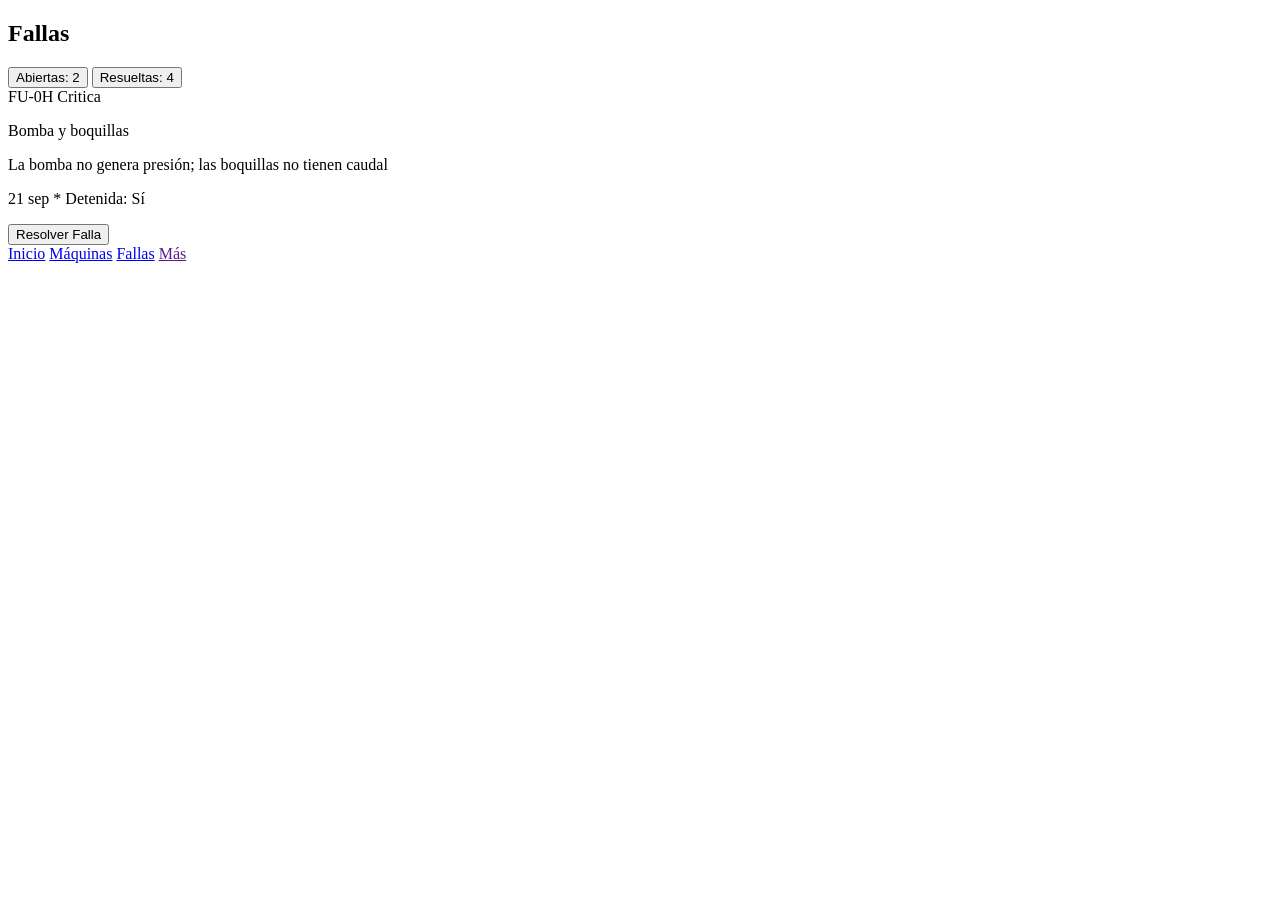
==== pages/fallas.html @ add8a88b "First commit" ====
<!DOCTYPE html>
<html lang="en">
<head>
    <meta charset="UTF-8">
    <meta name="viewport" content="width=device-width, initial-scale=1.0">
    <title>Document</title>
</head>
<body>
    <header>
        <h2>Fallas</h2>
    </header>
    <main>
        <section>
            <button>
                Abiertas: <span>2</span>
            </button>
            <button>
                Resueltas: <span>4</span>
            </button>
        </section>

        <section>
            <div>
                <div>
                    <span>FU-0H</span>
                    <span>Critica</span>
                </div>
                    <p>Bomba y boquillas</p>
                    <p>La bomba no genera presión; las boquillas no tienen caudal</p>
                    <p>21 sep * Detenida: Sí</p>
                </div>
                <button>Resolver Falla</button>
            </div>
        </section>
    </main>

    <nav>
        <a href="/">Inicio</a>
        <a href="./maquinas.html">Máquinas</a>
        <a href="./fallas.html">Fallas</a>
        <a href="">Más</a>
    </nav>
</body>
</html>
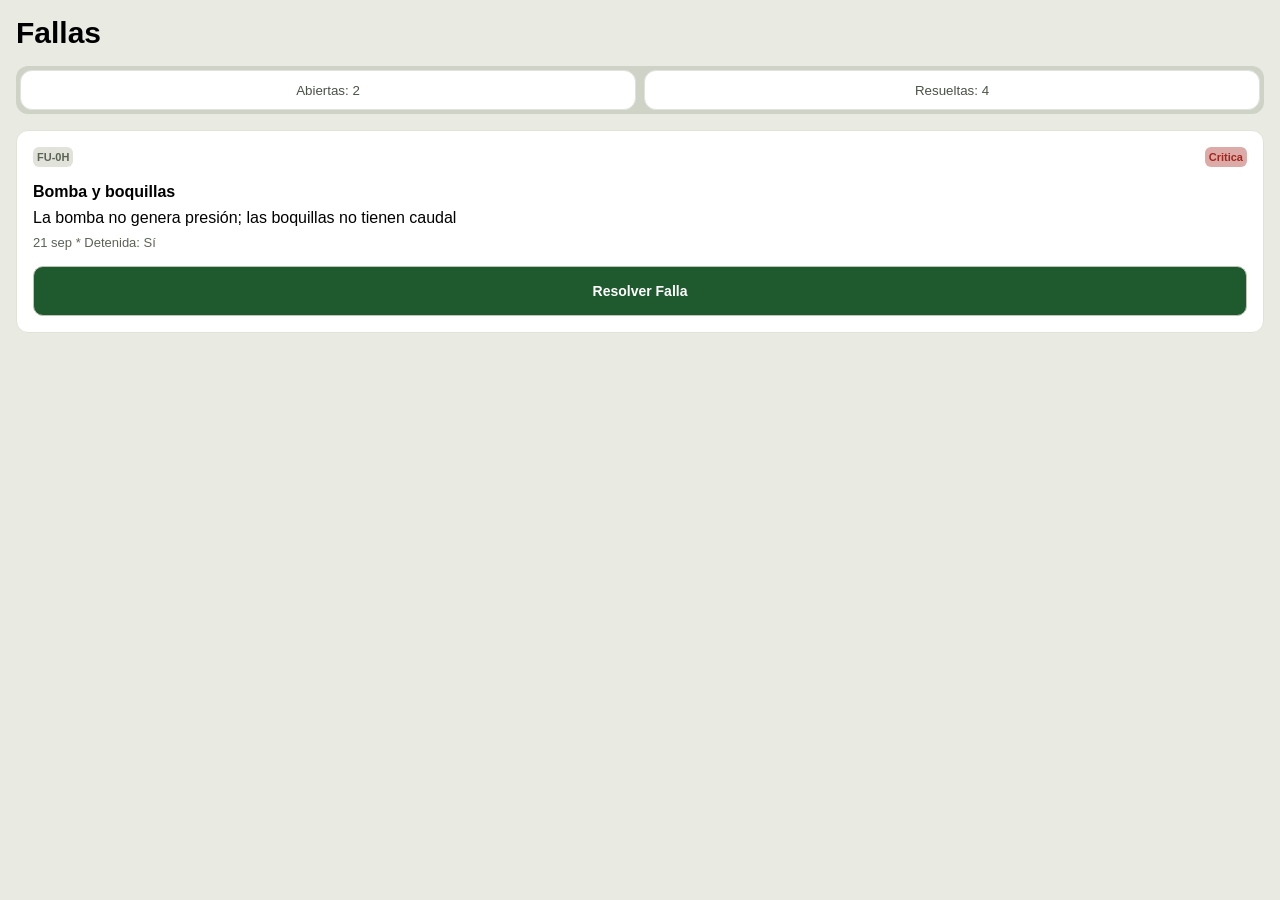
==== commit d3d078a6: "feature/failures-styles" ====
--- a/pages/fallas.html
+++ b/pages/fallas.html
@@ -4,13 +4,18 @@
     <meta charset="UTF-8">
     <meta name="viewport" content="width=device-width, initial-scale=1.0">
     <title>Document</title>
+
+    <link rel="stylesheet" href="../assets/css/components/mobile-navbar.css">
+    <link rel="stylesheet" href="../assets/css/main.css">
+
+    <link rel="stylesheet" href="../assets/css/pages-styles/fallas.css">
 </head>
 <body>
-    <header>
+    <header class="fallas__header-container">
         <h2>Fallas</h2>
     </header>
-    <main>
-        <section>
+    <main class="fallas__main-container">
+        <section class="fallas__main-btn-container">
             <button>
                 Abiertas: <span>2</span>
             </button>
@@ -19,26 +24,39 @@
             </button>
         </section>
 
-        <section>
-            <div>
-                <div>
+        <section class="fallas__main-cards-container">
+            <div class="fallas__main-card">
+                <div class="fallas__main-card-titles">
                     <span>FU-0H</span>
                     <span>Critica</span>
                 </div>
+                <div class="fallas__main-card-info">
                     <p>Bomba y boquillas</p>
-                    <p>La bomba no genera presión; las boquillas no tienen caudal</p>
+                    <p class="fallas__main-card-info-middle">La bomba no genera presión; las boquillas no tienen caudal</p>
                     <p>21 sep * Detenida: Sí</p>
                 </div>
-                <button>Resolver Falla</button>
+                <button class="fallas__main-card-solve-btn">Resolver Falla</button>
             </div>
         </section>
     </main>
 
-    <nav>
-        <a href="/">Inicio</a>
-        <a href="./maquinas.html">Máquinas</a>
-        <a href="./fallas.html">Fallas</a>
-        <a href="">Más</a>
-    </nav>
+    <nav class="mobile-navbar__container">
+            <a class="mobile-navbar__ancord" href="/">
+                <svg xmlns="http://www.w3.org/2000/svg" width="18" height="18" viewBox="0 0 24 24" fill="none"><path fill-rule="evenodd" clip-rule="evenodd" d="M11.093 1.36348C11.6886 1.21502 12.3115 1.21502 12.907 1.36348C13.5836 1.53212 14.188 1.95559 15.0637 2.56921C15.1029 2.59662 15.1425 2.62441 15.1828 2.65258L20.0415 6.05372C20.0729 6.07566 20.1038 6.0973 20.1343 6.11867C20.9195 6.66796 21.4412 7.03291 21.8259 7.51645C22.1656 7.9435 22.42 8.43199 22.575 8.95523C22.7505 9.54767 22.7503 10.1843 22.7501 11.1425C22.75 11.1798 22.75 11.2176 22.75 11.2558V17.2322C22.75 18.0451 22.7501 18.7007 22.7067 19.2316C22.662 19.7782 22.5677 20.2583 22.3413 20.7026C21.9818 21.4082 21.4081 21.9818 20.7025 22.3414C20.2583 22.5677 19.7781 22.6621 19.2315 22.7067C18.7006 22.7501 18.045 22.7501 17.2322 22.7501H16.5738C16.3163 22.7501 16.0799 22.7501 15.8822 22.734C15.669 22.7166 15.4359 22.6767 15.2056 22.5594C14.8763 22.3916 14.6086 22.1239 14.4408 21.7946C14.3234 21.5643 14.2836 21.3311 14.2662 21.118C14.25 20.9203 14.25 20.6838 14.25 20.4263L14.25 16.4002C14.25 15.9678 14.2495 15.6885 14.2321 15.476C14.2154 15.2723 14.1872 15.1968 14.1683 15.1597C14.0964 15.0186 13.9817 14.9038 13.8405 14.8319C13.8034 14.813 13.7279 14.7848 13.5242 14.7681C13.3117 14.7508 13.0325 14.7502 12.6 14.7502H11.4C10.9676 14.7502 10.6884 14.7508 10.4759 14.7681C10.2722 14.7848 10.1966 14.813 10.1595 14.8319C10.0184 14.9038 9.90369 15.0186 9.83179 15.1597C9.81289 15.1968 9.78463 15.2723 9.76799 15.476C9.75062 15.6885 9.75004 15.9678 9.75004 16.4002L9.75004 20.4263C9.75006 20.6838 9.75008 20.9203 9.73392 21.118C9.71651 21.3311 9.67665 21.5643 9.5593 21.7946C9.39152 22.1239 9.12381 22.3916 8.79452 22.5594C8.56422 22.6767 8.33104 22.7166 8.11791 22.734C7.92023 22.7501 7.68375 22.7501 7.42627 22.7501H6.76792C5.95509 22.7501 5.29948 22.7501 4.76857 22.7067C4.22193 22.6621 3.74179 22.5677 3.29758 22.3414C2.59197 21.9818 2.01829 21.4082 1.65877 20.7026C1.43242 20.2583 1.33807 19.7782 1.2934 19.2316C1.25003 18.7007 1.25003 18.045 1.25004 17.2322L1.25004 11.2558C1.25004 11.2176 1.25003 11.1798 1.25002 11.1425C1.24976 10.1843 1.24959 9.54768 1.42511 8.95523C1.58012 8.43199 1.83445 7.9435 2.17421 7.51645C2.55891 7.03292 3.08057 6.66797 3.86571 6.11868C3.89626 6.09731 3.9272 6.07566 3.95855 6.05372L8.81732 2.65258C8.85756 2.62442 8.89722 2.59662 8.93634 2.56921C9.81211 1.95559 10.4165 1.53212 11.093 1.36348ZM12.5442 2.81894C12.1869 2.72987 11.8132 2.72987 11.4558 2.81894C11.0839 2.91166 10.7201 3.15162 9.67751 3.88143L4.81875 7.28257C3.90723 7.92063 3.58036 8.15832 3.34803 8.45034C3.12819 8.72667 2.96362 9.04275 2.86332 9.38131C2.75732 9.7391 2.75004 10.1432 2.75004 11.2558V17.2001C2.75004 18.0526 2.75062 18.6468 2.78842 19.1094C2.8255 19.5633 2.89464 19.8241 2.99528 20.0216C3.21099 20.4449 3.5552 20.7891 3.97856 21.0049C4.17608 21.1055 4.43684 21.1746 4.89072 21.2117C5.35335 21.2495 5.94759 21.2501 6.80004 21.2501H7.40004C7.69244 21.2501 7.86664 21.2495 7.99576 21.239C8.07458 21.2325 8.1077 21.224 8.11658 21.2213C8.16122 21.1978 8.1977 21.1613 8.22122 21.1166C8.22397 21.1078 8.23247 21.0746 8.23891 20.9958C8.24946 20.8667 8.25004 20.6925 8.25004 20.4001L8.25004 16.3713C8.25003 15.9759 8.25001 15.6348 8.27297 15.3539C8.29719 15.0574 8.35068 14.7625 8.49528 14.4787C8.71099 14.0553 9.0552 13.7111 9.47856 13.4954C9.76235 13.3508 10.0573 13.2973 10.3538 13.2731C10.6347 13.2501 10.9758 13.2502 11.3711 13.2502H12.629C13.0243 13.2502 13.3654 13.2501 13.6463 13.2731C13.9428 13.2973 14.2377 13.3508 14.5215 13.4954C14.9449 13.7111 15.2891 14.0553 15.5048 14.4787C15.6494 14.7625 15.7029 15.0574 15.7271 15.3539C15.7501 15.6348 15.7501 15.9759 15.75 16.3712V20.4001C15.75 20.6925 15.7506 20.8667 15.7612 20.9958C15.7676 21.0746 15.7761 21.1078 15.7789 21.1166C15.8024 21.1613 15.8389 21.1978 15.8835 21.2213C15.8924 21.224 15.9255 21.2325 16.0043 21.239C16.1334 21.2495 16.3076 21.2501 16.6 21.2501H17.2C18.0525 21.2501 18.6467 21.2495 19.1094 21.2117C19.5632 21.1746 19.824 21.1055 20.0215 21.0049C20.4449 20.7891 20.7891 20.4449 21.0048 20.0216C21.1054 19.8241 21.1746 19.5633 21.2117 19.1094C21.2495 18.6468 21.25 18.0526 21.25 17.2001V11.2558C21.25 10.1432 21.2428 9.7391 21.1368 9.38131C21.0365 9.04275 20.8719 8.72667 20.652 8.45034C20.4197 8.15832 20.0928 7.92063 19.1813 7.28256L14.3226 3.88143C13.28 3.15162 12.9162 2.91166 12.5442 2.81894ZM15.8809 21.2204L15.8824 21.2209L15.8809 21.2204ZM8.22031 21.1192L8.22087 21.1177L8.22031 21.1192ZM8.11916 21.2204L8.11768 21.2209L8.11916 21.2204Z" fill="currentColor"></path></svg>
+                Inicio
+            </a>
+            <a class="mobile-navbar__ancord" href="./maquinas.html">
+                <svg xmlns="http://www.w3.org/2000/svg" width="18" height="18" viewBox="0 0 24 24" fill="none"><path fill-rule="evenodd" clip-rule="evenodd" d="M18.0909 2.54877C17.5385 2.23946 16.9504 2.20831 16.3288 2.286C15.7383 2.3598 15.02 2.54651 14.1567 2.7709L12.1384 3.2954C11.2755 3.51963 10.557 3.70634 10.0072 3.92891C9.4292 4.16293 8.92943 4.47736 8.60526 5.02195C8.27903 5.56998 8.24664 6.15584 8.32794 6.76777C8.40459 7.34473 8.59805 8.04488 8.82853 8.87901L9.37108 10.8429C9.60161 11.6775 9.79499 12.3775 10.0259 12.9139C10.271 13.4835 10.5985 13.9684 11.1541 14.2795C11.7064 14.5888 12.2945 14.62 12.9162 14.5423C13.5066 14.4685 14.225 14.2818 15.0882 14.0574L17.1066 13.5329C17.9695 13.3086 18.688 13.1219 19.2377 12.8994C19.8157 12.6653 20.3155 12.3509 20.6397 11.8063C20.9659 11.2583 20.9983 10.6724 20.917 10.0605C20.8403 9.48355 20.6469 8.7834 20.4164 7.94926L19.8738 5.98536C19.6433 5.1508 19.4499 4.45076 19.2191 3.91434C18.9739 3.34477 18.6465 2.85989 18.0909 2.54877ZM14.485 4.2354C15.4099 3.99503 16.0331 3.83463 16.5148 3.77442C16.9764 3.71673 17.1974 3.7676 17.358 3.85754C17.5154 3.94567 17.6656 4.09931 17.8413 4.50734C18.0265 4.93768 18.1937 5.53684 18.442 6.43548L18.9564 8.29754C19.2048 9.19641 19.3687 9.79611 19.4301 10.2581C19.4883 10.6968 19.4362 10.8956 19.3508 11.0391C19.2633 11.186 19.1047 11.3349 18.6748 11.509C18.2271 11.6903 17.605 11.8535 16.6798 12.0939L14.76 12.5929C13.835 12.8333 13.2118 12.9937 12.7301 13.0539C12.2685 13.1116 12.0476 13.0607 11.8869 12.9707C11.7296 12.8826 11.5793 12.729 11.4037 12.3209C11.2185 11.8906 11.0512 11.2914 10.8029 10.3928L10.2885 8.53074C10.0402 7.63187 9.87625 7.03217 9.81487 6.57022C9.75658 6.13148 9.80876 5.93269 9.89418 5.78921C9.98164 5.64227 10.1402 5.49334 10.5701 5.31928C11.0179 5.138 11.64 4.97476 12.5651 4.73434L14.485 4.2354Z" fill="currentColor"></path><path fill-rule="evenodd" clip-rule="evenodd" d="M3.2007 4.72469C2.80157 4.61396 2.38823 4.84775 2.27749 5.24688C2.16675 5.64602 2.40054 6.05936 2.79968 6.17009L4.50338 6.64278C4.92898 6.76086 5.24592 7.08236 5.35419 7.47427L7.3055 14.5374C7.23053 14.5521 7.1556 14.5692 7.0808 14.5887C5.10375 15.1025 3.89563 17.0913 4.43836 19.0558C4.97848 21.0108 7.03215 22.1384 9.00137 21.6266C10.7247 21.1788 11.8638 19.6102 11.7683 17.9139L20.1888 15.7256C20.5897 15.6214 20.8303 15.2119 20.7261 14.811C20.6219 14.4101 20.2124 14.1696 19.8115 14.2738L11.3734 16.4667C10.8651 15.4794 9.93146 14.7927 8.86688 14.5562L6.80003 7.07483C6.5469 6.1586 5.82129 5.45177 4.9044 5.19738L3.2007 4.72469ZM7.45809 16.0404C8.66981 15.7255 9.88575 16.4288 10.198 17.5589C10.5076 18.6796 9.82797 19.862 8.62408 20.1748C7.41235 20.4897 6.19641 19.7864 5.8842 18.6563C5.5746 17.5357 6.25419 16.3533 7.45809 16.0404Z" fill="currentColor"></path></svg>
+                Máquinas
+            </a>
+            <a class="mobile-navbar__ancord" href="./fallas.html">
+                <svg xmlns="http://www.w3.org/2000/svg" width="18" height="18" viewBox="0 0 24 24" fill="none"><path d="M12 7.25C12.4142 7.25 12.75 7.58579 12.75 8V13C12.75 13.4142 12.4142 13.75 12 13.75C11.5858 13.75 11.25 13.4142 11.25 13V8C11.25 7.58579 11.5858 7.25 12 7.25Z" fill="currentColor"></path><path d="M12 17C12.5523 17 13 16.5523 13 16C13 15.4477 12.5523 15 12 15C11.4477 15 11 15.4477 11 16C11 16.5523 11.4477 17 12 17Z" fill="currentColor"></path><path fill-rule="evenodd" clip-rule="evenodd" d="M8.2944 4.47643C9.36631 3.11493 10.5018 2.25 12 2.25C13.4981 2.25 14.6336 3.11493 15.7056 4.47643C16.7598 5.81544 17.8769 7.79622 19.3063 10.3305L19.7418 11.1027C20.9234 13.1976 21.8566 14.8523 22.3468 16.1804C22.8478 17.5376 22.9668 18.7699 22.209 19.8569C21.4736 20.9118 20.2466 21.3434 18.6991 21.5471C17.1576 21.75 15.0845 21.75 12.4248 21.75H11.5752C8.91552 21.75 6.84239 21.75 5.30082 21.5471C3.75331 21.3434 2.52637 20.9118 1.79099 19.8569C1.03318 18.7699 1.15218 17.5376 1.65314 16.1804C2.14334 14.8523 3.07658 13.1977 4.25818 11.1027L4.69361 10.3307C6.123 7.79629 7.24019 5.81547 8.2944 4.47643ZM9.47297 5.40432C8.49896 6.64148 7.43704 8.51988 5.96495 11.1299L5.60129 11.7747C4.37507 13.9488 3.50368 15.4986 3.06034 16.6998C2.6227 17.8855 2.68338 18.5141 3.02148 18.9991C3.38202 19.5163 4.05873 19.8706 5.49659 20.0599C6.92858 20.2484 8.9026 20.25 11.6363 20.25H12.3636C15.0974 20.25 17.0714 20.2484 18.5034 20.0599C19.9412 19.8706 20.6179 19.5163 20.9785 18.9991C21.3166 18.5141 21.3773 17.8855 20.9396 16.6998C20.4963 15.4986 19.6249 13.9488 18.3987 11.7747L18.035 11.1299C16.5629 8.51987 15.501 6.64148 14.527 5.40431C13.562 4.17865 12.8126 3.75 12 3.75C11.1874 3.75 10.4379 4.17865 9.47297 5.40432Z" fill="currentColor"></path></svg>
+                Fallas
+            </a>
+            <a class="mobile-navbar__ancord" href="#">
+                <svg xmlns="http://www.w3.org/2000/svg" width="18" height="18" viewBox="0 0 24 24" fill="none"><path d="M3 7H21" stroke="currentColor" stroke-linejoin="round" stroke-width="1.5" stroke-linecap="round"></path><path d="M3 12H21" stroke="currentColor" stroke-linejoin="round" stroke-width="1.5" stroke-linecap="round"></path><path d="M3 17H21" stroke="currentColor" stroke-linejoin="round" stroke-width="1.5" stroke-linecap="round"></path></svg>
+                Más
+            </a>
+        </nav>
 </body>
 </html>
--- a/assets/css/components/mobile-navbar.css
+++ b/assets/css/components/mobile-navbar.css
@@ -0,0 +1,27 @@
+@import url("../variables.css");
+
+.mobile-navbar__container {
+    position: fixed;
+    bottom: 0;
+    left: 0;
+    right: 0;
+    height: 60px;
+    display: flex;
+    justify-content: space-around;
+    align-items: center;
+    background: #fff;
+    border-top: 1px solid #ddd;
+    z-index: 1000;
+    padding-bottom: env(safe-area-inset-bottom);
+}
+
+.mobile-navbar__ancord {
+    display: flex;
+    flex-direction: column;
+    align-items: center;
+    justify-content: center;
+    gap: var(--space-1);
+    color: var(--text-muted);
+    font-size: var(--text-sm);
+    font-weight: 400;
+}
--- a/assets/css/main.css
+++ b/assets/css/main.css
@@ -0,0 +1,24 @@
+@import url("variables.css");
+
+* {
+    margin: 0;
+    padding: 0;
+    box-sizing: border-box;
+    font-family: var(--main-font);
+}
+
+body {
+    background: var(--bg-canvas);
+    padding: var(--space-4);
+    padding-bottom: calc(60px + env(safe-area-inset-bottom));
+}
+
+a {
+    text-decoration: none;
+}
+
+@media (min-width: 768px) {
+    body .mobile-navbar__container {
+        display: none;
+    }
+}
--- a/assets/css/pages-styles/fallas.css
+++ b/assets/css/pages-styles/fallas.css
@@ -0,0 +1,88 @@
+@import url("../variables.css");
+
+.fallas__header-container h2 {
+    font-size: var(--text-h1);
+}
+
+.fallas__main-btn-container {
+    margin: var(--space-4) 0;
+    padding: var(--space-1) var(--space-1);
+    background: var(--border-input);
+    display: grid;
+    grid-template-columns: repeat(2, 1fr);
+    gap: var(--space-2);
+    height: fit-content;
+    border-radius: var(--radius-lg);
+}
+
+.fallas__main-btn-container button {
+    height: 40px;
+    border: 1px solid var(--border);
+    border-radius: var(--radius-lg);
+    cursor: pointer;
+    background: var(--surface);
+    font-weight: 500;
+    color: var(--text-seg);
+}
+
+.fallas__main-card {
+    background: var(--surface);
+    padding: var(--space-4);
+    border: 1px solid var(--border);
+    border-radius: var(--radius-lg);
+}
+
+.fallas__main-card-titles {
+    display: flex;
+    justify-content: space-between;
+}
+
+.fallas__main-card-titles span:first-child {
+    padding: var(--space-1);
+    background: var(--border);
+    color: var(--text-muted);
+    border-radius: var(--radius-xs);
+    font-size: var(--text-overline);
+}
+
+.fallas__main-card-titles span {
+    padding: var(--space-1);
+    border-radius: var(--radius-xs);
+    color: var(--danger);
+    font-size: var(--text-overline);
+    background: #a3261b62;
+    font-weight: bold;
+}
+
+.fallas__main-card-info {
+    display: flex;
+    flex-direction: column;
+    gap: var(--space-2);
+    margin: var(--space-4) 0;
+}
+
+.fallas__main-card-info p:first-child {
+    font-weight: bold;
+    font-size: var(--m-text-input);
+}
+
+.fallas__main-card-info-middle {
+    font-weight: 400;
+}
+
+.fallas__main-card-info p:last-child {
+    font-size: var(--text-sm);
+    color: var(--text-muted);
+}
+
+.fallas__main-card-solve-btn {
+    background: var(--ok-text);
+    font-weight: bold;
+    font-size: var(--text-base);
+    border: 1px solid var(--border-dashed);
+    border-radius: var(--radius-md);
+    color: #fff;
+    width: 100%;
+    height: 50px;
+    outline: none;
+}
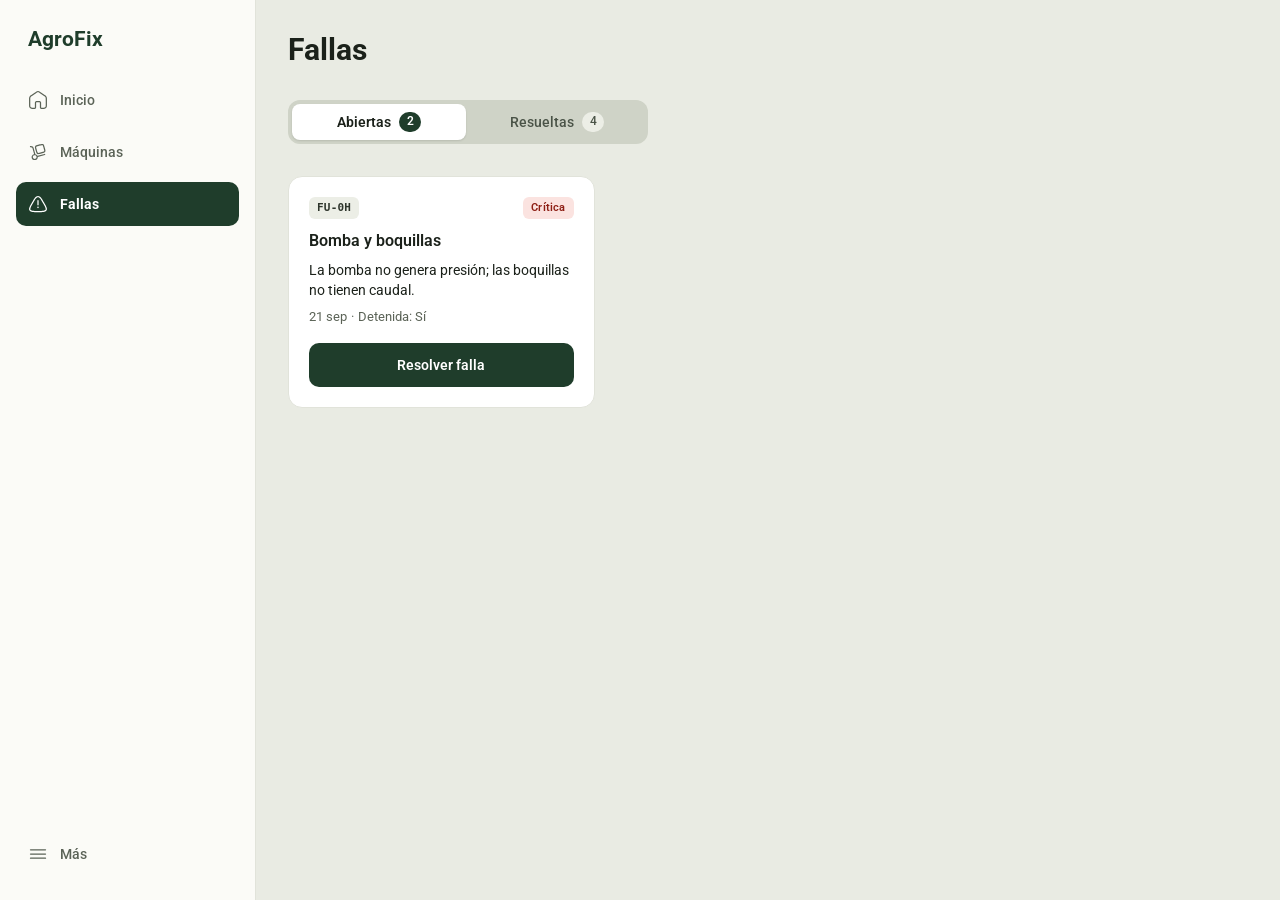
==== commit 86aca68d: "finishing views for functionalities" ====
--- a/pages/fallas.html
+++ b/pages/fallas.html
@@ -1,62 +1,85 @@
 <!DOCTYPE html>
-<html lang="en">
+<html lang="es">
 <head>
     <meta charset="UTF-8">
     <meta name="viewport" content="width=device-width, initial-scale=1.0">
-    <title>Document</title>
+    <meta name="description" content="AgroFix: control de uso, fallas y mantenimiento de maquinaria agrícola.">
+    <title>AgroFix | Fallas</title>
 
-    <link rel="stylesheet" href="../assets/css/components/mobile-navbar.css">
+    <link rel="preconnect" href="https://fonts.googleapis.com">
+    <link rel="preconnect" href="https://fonts.gstatic.com" crossorigin>
+    <link href="https://fonts.googleapis.com/css2?family=Roboto:ital,wght@0,100..900;1,100..900&display=swap" rel="stylesheet">
+
     <link rel="stylesheet" href="../assets/css/main.css">
-
+    <link rel="stylesheet" href="../assets/css/components/navbar.css">
     <link rel="stylesheet" href="../assets/css/pages-styles/fallas.css">
 </head>
 <body>
-    <header class="fallas__header-container">
-        <h2>Fallas</h2>
+    <nav class="navbar" aria-label="Navegación principal">
+        <a class="navbar__brand" href="../index.html">AgroFix</a>
+        <ul class="navbar__list">
+            <li>
+                <a class="navbar__link" href="../index.html">
+                    <svg aria-hidden="true" focusable="false" xmlns="http://www.w3.org/2000/svg" width="18" height="18" viewBox="0 0 24 24" fill="none"><path fill-rule="evenodd" clip-rule="evenodd" d="M11.093 1.36348C11.6886 1.21502 12.3115 1.21502 12.907 1.36348C13.5836 1.53212 14.188 1.95559 15.0637 2.56921C15.1029 2.59662 15.1425 2.62441 15.1828 2.65258L20.0415 6.05372C20.0729 6.07566 20.1038 6.0973 20.1343 6.11867C20.9195 6.66796 21.4412 7.03291 21.8259 7.51645C22.1656 7.9435 22.42 8.43199 22.575 8.95523C22.7505 9.54767 22.7503 10.1843 22.7501 11.1425C22.75 11.1798 22.75 11.2176 22.75 11.2558V17.2322C22.75 18.0451 22.7501 18.7007 22.7067 19.2316C22.662 19.7782 22.5677 20.2583 22.3413 20.7026C21.9818 21.4082 21.4081 21.9818 20.7025 22.3414C20.2583 22.5677 19.7781 22.6621 19.2315 22.7067C18.7006 22.7501 18.045 22.7501 17.2322 22.7501H16.5738C16.3163 22.7501 16.0799 22.7501 15.8822 22.734C15.669 22.7166 15.4359 22.6767 15.2056 22.5594C14.8763 22.3916 14.6086 22.1239 14.4408 21.7946C14.3234 21.5643 14.2836 21.3311 14.2662 21.118C14.25 20.9203 14.25 20.6838 14.25 20.4263L14.25 16.4002C14.25 15.9678 14.2495 15.6885 14.2321 15.476C14.2154 15.2723 14.1872 15.1968 14.1683 15.1597C14.0964 15.0186 13.9817 14.9038 13.8405 14.8319C13.8034 14.813 13.7279 14.7848 13.5242 14.7681C13.3117 14.7508 13.0325 14.7502 12.6 14.7502H11.4C10.9676 14.7502 10.6884 14.7508 10.4759 14.7681C10.2722 14.7848 10.1966 14.813 10.1595 14.8319C10.0184 14.9038 9.90369 15.0186 9.83179 15.1597C9.81289 15.1968 9.78463 15.2723 9.76799 15.476C9.75062 15.6885 9.75004 15.9678 9.75004 16.4002L9.75004 20.4263C9.75006 20.6838 9.75008 20.9203 9.73392 21.118C9.71651 21.3311 9.67665 21.5643 9.5593 21.7946C9.39152 22.1239 9.12381 22.3916 8.79452 22.5594C8.56422 22.6767 8.33104 22.7166 8.11791 22.734C7.92023 22.7501 7.68375 22.7501 7.42627 22.7501H6.76792C5.95509 22.7501 5.29948 22.7501 4.76857 22.7067C4.22193 22.6621 3.74179 22.5677 3.29758 22.3414C2.59197 21.9818 2.01829 21.4082 1.65877 20.7026C1.43242 20.2583 1.33807 19.7782 1.2934 19.2316C1.25003 18.7007 1.25003 18.045 1.25004 17.2322L1.25004 11.2558C1.25004 11.2176 1.25003 11.1798 1.25002 11.1425C1.24976 10.1843 1.24959 9.54768 1.42511 8.95523C1.58012 8.43199 1.83445 7.9435 2.17421 7.51645C2.55891 7.03292 3.08057 6.66797 3.86571 6.11868C3.89626 6.09731 3.9272 6.07566 3.95855 6.05372L8.81732 2.65258C8.85756 2.62442 8.89722 2.59662 8.93634 2.56921C9.81211 1.95559 10.4165 1.53212 11.093 1.36348ZM12.5442 2.81894C12.1869 2.72987 11.8132 2.72987 11.4558 2.81894C11.0839 2.91166 10.7201 3.15162 9.67751 3.88143L4.81875 7.28257C3.90723 7.92063 3.58036 8.15832 3.34803 8.45034C3.12819 8.72667 2.96362 9.04275 2.86332 9.38131C2.75732 9.7391 2.75004 10.1432 2.75004 11.2558V17.2001C2.75004 18.0526 2.75062 18.6468 2.78842 19.1094C2.8255 19.5633 2.89464 19.8241 2.99528 20.0216C3.21099 20.4449 3.5552 20.7891 3.97856 21.0049C4.17608 21.1055 4.43684 21.1746 4.89072 21.2117C5.35335 21.2495 5.94759 21.2501 6.80004 21.2501H7.40004C7.69244 21.2501 7.86664 21.2495 7.99576 21.239C8.07458 21.2325 8.1077 21.224 8.11658 21.2213C8.16122 21.1978 8.1977 21.1613 8.22122 21.1166C8.22397 21.1078 8.23247 21.0746 8.23891 20.9958C8.24946 20.8667 8.25004 20.6925 8.25004 20.4001L8.25004 16.3713C8.25003 15.9759 8.25001 15.6348 8.27297 15.3539C8.29719 15.0574 8.35068 14.7625 8.49528 14.4787C8.71099 14.0553 9.0552 13.7111 9.47856 13.4954C9.76235 13.3508 10.0573 13.2973 10.3538 13.2731C10.6347 13.2501 10.9758 13.2502 11.3711 13.2502H12.629C13.0243 13.2502 13.3654 13.2501 13.6463 13.2731C13.9428 13.2973 14.2377 13.3508 14.5215 13.4954C14.9449 13.7111 15.2891 14.0553 15.5048 14.4787C15.6494 14.7625 15.7029 15.0574 15.7271 15.3539C15.7501 15.6348 15.7501 15.9759 15.75 16.3712V20.4001C15.75 20.6925 15.7506 20.8667 15.7612 20.9958C15.7676 21.0746 15.7761 21.1078 15.7789 21.1166C15.8024 21.1613 15.8389 21.1978 15.8835 21.2213C15.8924 21.224 15.9255 21.2325 16.0043 21.239C16.1334 21.2495 16.3076 21.2501 16.6 21.2501H17.2C18.0525 21.2501 18.6467 21.2495 19.1094 21.2117C19.5632 21.1746 19.824 21.1055 20.0215 21.0049C20.4449 20.7891 20.7891 20.4449 21.0048 20.0216C21.1054 19.8241 21.1746 19.5633 21.2117 19.1094C21.2495 18.6468 21.25 18.0526 21.25 17.2001V11.2558C21.25 10.1432 21.2428 9.7391 21.1368 9.38131C21.0365 9.04275 20.8719 8.72667 20.652 8.45034C20.4197 8.15832 20.0928 7.92063 19.1813 7.28256L14.3226 3.88143C13.28 3.15162 12.9162 2.91166 12.5442 2.81894ZM15.8809 21.2204L15.8824 21.2209L15.8809 21.2204ZM8.22031 21.1192L8.22087 21.1177L8.22031 21.1192ZM8.11916 21.2204L8.11768 21.2209L8.11916 21.2204Z" fill="currentColor"></path></svg>
+                    <span>Inicio</span>
+                </a>
+            </li>
+            <li>
+                <a class="navbar__link" href="./maquinas.html">
+                    <svg aria-hidden="true" focusable="false" xmlns="http://www.w3.org/2000/svg" width="18" height="18" viewBox="0 0 24 24" fill="none"><path fill-rule="evenodd" clip-rule="evenodd" d="M18.0909 2.54877C17.5385 2.23946 16.9504 2.20831 16.3288 2.286C15.7383 2.3598 15.02 2.54651 14.1567 2.7709L12.1384 3.2954C11.2755 3.51963 10.557 3.70634 10.0072 3.92891C9.4292 4.16293 8.92943 4.47736 8.60526 5.02195C8.27903 5.56998 8.24664 6.15584 8.32794 6.76777C8.40459 7.34473 8.59805 8.04488 8.82853 8.87901L9.37108 10.8429C9.60161 11.6775 9.79499 12.3775 10.0259 12.9139C10.271 13.4835 10.5985 13.9684 11.1541 14.2795C11.7064 14.5888 12.2945 14.62 12.9162 14.5423C13.5066 14.4685 14.225 14.2818 15.0882 14.0574L17.1066 13.5329C17.9695 13.3086 18.688 13.1219 19.2377 12.8994C19.8157 12.6653 20.3155 12.3509 20.6397 11.8063C20.9659 11.2583 20.9983 10.6724 20.917 10.0605C20.8403 9.48355 20.6469 8.7834 20.4164 7.94926L19.8738 5.98536C19.6433 5.1508 19.4499 4.45076 19.2191 3.91434C18.9739 3.34477 18.6465 2.85989 18.0909 2.54877ZM14.485 4.2354C15.4099 3.99503 16.0331 3.83463 16.5148 3.77442C16.9764 3.71673 17.1974 3.7676 17.358 3.85754C17.5154 3.94567 17.6656 4.09931 17.8413 4.50734C18.0265 4.93768 18.1937 5.53684 18.442 6.43548L18.9564 8.29754C19.2048 9.19641 19.3687 9.79611 19.4301 10.2581C19.4883 10.6968 19.4362 10.8956 19.3508 11.0391C19.2633 11.186 19.1047 11.3349 18.6748 11.509C18.2271 11.6903 17.605 11.8535 16.6798 12.0939L14.76 12.5929C13.835 12.8333 13.2118 12.9937 12.7301 13.0539C12.2685 13.1116 12.0476 13.0607 11.8869 12.9707C11.7296 12.8826 11.5793 12.729 11.4037 12.3209C11.2185 11.8906 11.0512 11.2914 10.8029 10.3928L10.2885 8.53074C10.0402 7.63187 9.87625 7.03217 9.81487 6.57022C9.75658 6.13148 9.80876 5.93269 9.89418 5.78921C9.98164 5.64227 10.1402 5.49334 10.5701 5.31928C11.0179 5.138 11.64 4.97476 12.5651 4.73434L14.485 4.2354Z" fill="currentColor"></path><path fill-rule="evenodd" clip-rule="evenodd" d="M3.2007 4.72469C2.80157 4.61396 2.38823 4.84775 2.27749 5.24688C2.16675 5.64602 2.40054 6.05936 2.79968 6.17009L4.50338 6.64278C4.92898 6.76086 5.24592 7.08236 5.35419 7.47427L7.3055 14.5374C7.23053 14.5521 7.1556 14.5692 7.0808 14.5887C5.10375 15.1025 3.89563 17.0913 4.43836 19.0558C4.97848 21.0108 7.03215 22.1384 9.00137 21.6266C10.7247 21.1788 11.8638 19.6102 11.7683 17.9139L20.1888 15.7256C20.5897 15.6214 20.8303 15.2119 20.7261 14.811C20.6219 14.4101 20.2124 14.1696 19.8115 14.2738L11.3734 16.4667C10.8651 15.4794 9.93146 14.7927 8.86688 14.5562L6.80003 7.07483C6.5469 6.1586 5.82129 5.45177 4.9044 5.19738L3.2007 4.72469ZM7.45809 16.0404C8.66981 15.7255 9.88575 16.4288 10.198 17.5589C10.5076 18.6796 9.82797 19.862 8.62408 20.1748C7.41235 20.4897 6.19641 19.7864 5.8842 18.6563C5.5746 17.5357 6.25419 16.3533 7.45809 16.0404Z" fill="currentColor"></path></svg>
+                    <span>Máquinas</span>
+                </a>
+            </li>
+            <li>
+                <a class="navbar__link" href="./fallas.html" aria-current="page">
+                    <svg aria-hidden="true" focusable="false" xmlns="http://www.w3.org/2000/svg" width="18" height="18" viewBox="0 0 24 24" fill="none"><path d="M12 7.25C12.4142 7.25 12.75 7.58579 12.75 8V13C12.75 13.4142 12.4142 13.75 12 13.75C11.5858 13.75 11.25 13.4142 11.25 13V8C11.25 7.58579 11.5858 7.25 12 7.25Z" fill="currentColor"></path><path d="M12 17C12.5523 17 13 16.5523 13 16C13 15.4477 12.5523 15 12 15C11.4477 15 11 15.4477 11 16C11 16.5523 11.4477 17 12 17Z" fill="currentColor"></path><path fill-rule="evenodd" clip-rule="evenodd" d="M8.2944 4.47643C9.36631 3.11493 10.5018 2.25 12 2.25C13.4981 2.25 14.6336 3.11493 15.7056 4.47643C16.7598 5.81544 17.8769 7.79622 19.3063 10.3305L19.7418 11.1027C20.9234 13.1976 21.8566 14.8523 22.3468 16.1804C22.8478 17.5376 22.9668 18.7699 22.209 19.8569C21.4736 20.9118 20.2466 21.3434 18.6991 21.5471C17.1576 21.75 15.0845 21.75 12.4248 21.75H11.5752C8.91552 21.75 6.84239 21.75 5.30082 21.5471C3.75331 21.3434 2.52637 20.9118 1.79099 19.8569C1.03318 18.7699 1.15218 17.5376 1.65314 16.1804C2.14334 14.8523 3.07658 13.1977 4.25818 11.1027L4.69361 10.3307C6.123 7.79629 7.24019 5.81547 8.2944 4.47643ZM9.47297 5.40432C8.49896 6.64148 7.43704 8.51988 5.96495 11.1299L5.60129 11.7747C4.37507 13.9488 3.50368 15.4986 3.06034 16.6998C2.6227 17.8855 2.68338 18.5141 3.02148 18.9991C3.38202 19.5163 4.05873 19.8706 5.49659 20.0599C6.92858 20.2484 8.9026 20.25 11.6363 20.25H12.3636C15.0974 20.25 17.0714 20.2484 18.5034 20.0599C19.9412 19.8706 20.6179 19.5163 20.9785 18.9991C21.3166 18.5141 21.3773 17.8855 20.9396 16.6998C20.4963 15.4986 19.6249 13.9488 18.3987 11.7747L18.035 11.1299C16.5629 8.51987 15.501 6.64148 14.527 5.40431C13.562 4.17865 12.8126 3.75 12 3.75C11.1874 3.75 10.4379 4.17865 9.47297 5.40432Z" fill="currentColor"></path></svg>
+                    <span>Fallas</span>
+                </a>
+            </li>
+            <li>
+                <a class="navbar__link" href="#">
+                    <svg aria-hidden="true" focusable="false" xmlns="http://www.w3.org/2000/svg" width="18" height="18" viewBox="0 0 24 24" fill="none"><path d="M3 7H21" stroke="currentColor" stroke-linejoin="round" stroke-width="1.5" stroke-linecap="round"></path><path d="M3 12H21" stroke="currentColor" stroke-linejoin="round" stroke-width="1.5" stroke-linecap="round"></path><path d="M3 17H21" stroke="currentColor" stroke-linejoin="round" stroke-width="1.5" stroke-linecap="round"></path></svg>
+                    <span>Más</span>
+                </a>
+            </li>
+        </ul>
+    </nav>
+
+    <header class="page-header">
+        <h1 class="page-header__title">Fallas</h1>
     </header>
-    <main class="fallas__main-container">
-        <section class="fallas__main-btn-container">
-            <button>
-                Abiertas: <span>2</span>
+
+    <main class="page-main">
+        <div class="segmented" role="group" aria-label="Filtrar fallas por estado">
+            <button class="segmented__btn" type="button" aria-pressed="true">
+                Abiertas <span class="segmented__count">2</span>
             </button>
-            <button>
-                Resueltas: <span>4</span>
+            <button class="segmented__btn" type="button" aria-pressed="false">
+                Resueltas <span class="segmented__count">4</span>
             </button>
-        </section>
+        </div>
 
-        <section class="fallas__main-cards-container">
-            <div class="fallas__main-card">
-                <div class="fallas__main-card-titles">
-                    <span>FU-0H</span>
-                    <span>Critica</span>
-                </div>
-                <div class="fallas__main-card-info">
-                    <p>Bomba y boquillas</p>
-                    <p class="fallas__main-card-info-middle">La bomba no genera presión; las boquillas no tienen caudal</p>
-                    <p>21 sep * Detenida: Sí</p>
-                </div>
-                <button class="fallas__main-card-solve-btn">Resolver Falla</button>
-            </div>
+        <section class="fallas__list-section" aria-labelledby="fallas-list-title">
+            <h2 id="fallas-list-title" class="visually-hidden">Fallas abiertas</h2>
+            <ul class="card-grid">
+                <li>
+                    <article class="card">
+                        <header class="card__header">
+                            <span class="badge badge--code">FU-0H</span>
+                            <span class="badge badge--danger">Crítica</span>
+                        </header>
+                        <h3 class="card__title">Bomba y boquillas</h3>
+                        <p class="card__text fallas__card-description">La bomba no genera presión; las boquillas no tienen caudal.</p>
+                        <p class="fallas__card-meta">
+                            <time datetime="09-21">21 sep</time>
+                            <span aria-hidden="true">·</span>
+                            Detenida: Sí
+                        </p>
+                        <a class="btn btn--primary fallas__card-btn" href="./resolver-falla.html?id=1">Resolver falla</a>
+                    </article>
+                </li>
+            </ul>
         </section>
     </main>
-
-    <nav class="mobile-navbar__container">
-            <a class="mobile-navbar__ancord" href="/">
-                <svg xmlns="http://www.w3.org/2000/svg" width="18" height="18" viewBox="0 0 24 24" fill="none"><path fill-rule="evenodd" clip-rule="evenodd" d="M11.093 1.36348C11.6886 1.21502 12.3115 1.21502 12.907 1.36348C13.5836 1.53212 14.188 1.95559 15.0637 2.56921C15.1029 2.59662 15.1425 2.62441 15.1828 2.65258L20.0415 6.05372C20.0729 6.07566 20.1038 6.0973 20.1343 6.11867C20.9195 6.66796 21.4412 7.03291 21.8259 7.51645C22.1656 7.9435 22.42 8.43199 22.575 8.95523C22.7505 9.54767 22.7503 10.1843 22.7501 11.1425C22.75 11.1798 22.75 11.2176 22.75 11.2558V17.2322C22.75 18.0451 22.7501 18.7007 22.7067 19.2316C22.662 19.7782 22.5677 20.2583 22.3413 20.7026C21.9818 21.4082 21.4081 21.9818 20.7025 22.3414C20.2583 22.5677 19.7781 22.6621 19.2315 22.7067C18.7006 22.7501 18.045 22.7501 17.2322 22.7501H16.5738C16.3163 22.7501 16.0799 22.7501 15.8822 22.734C15.669 22.7166 15.4359 22.6767 15.2056 22.5594C14.8763 22.3916 14.6086 22.1239 14.4408 21.7946C14.3234 21.5643 14.2836 21.3311 14.2662 21.118C14.25 20.9203 14.25 20.6838 14.25 20.4263L14.25 16.4002C14.25 15.9678 14.2495 15.6885 14.2321 15.476C14.2154 15.2723 14.1872 15.1968 14.1683 15.1597C14.0964 15.0186 13.9817 14.9038 13.8405 14.8319C13.8034 14.813 13.7279 14.7848 13.5242 14.7681C13.3117 14.7508 13.0325 14.7502 12.6 14.7502H11.4C10.9676 14.7502 10.6884 14.7508 10.4759 14.7681C10.2722 14.7848 10.1966 14.813 10.1595 14.8319C10.0184 14.9038 9.90369 15.0186 9.83179 15.1597C9.81289 15.1968 9.78463 15.2723 9.76799 15.476C9.75062 15.6885 9.75004 15.9678 9.75004 16.4002L9.75004 20.4263C9.75006 20.6838 9.75008 20.9203 9.73392 21.118C9.71651 21.3311 9.67665 21.5643 9.5593 21.7946C9.39152 22.1239 9.12381 22.3916 8.79452 22.5594C8.56422 22.6767 8.33104 22.7166 8.11791 22.734C7.92023 22.7501 7.68375 22.7501 7.42627 22.7501H6.76792C5.95509 22.7501 5.29948 22.7501 4.76857 22.7067C4.22193 22.6621 3.74179 22.5677 3.29758 22.3414C2.59197 21.9818 2.01829 21.4082 1.65877 20.7026C1.43242 20.2583 1.33807 19.7782 1.2934 19.2316C1.25003 18.7007 1.25003 18.045 1.25004 17.2322L1.25004 11.2558C1.25004 11.2176 1.25003 11.1798 1.25002 11.1425C1.24976 10.1843 1.24959 9.54768 1.42511 8.95523C1.58012 8.43199 1.83445 7.9435 2.17421 7.51645C2.55891 7.03292 3.08057 6.66797 3.86571 6.11868C3.89626 6.09731 3.9272 6.07566 3.95855 6.05372L8.81732 2.65258C8.85756 2.62442 8.89722 2.59662 8.93634 2.56921C9.81211 1.95559 10.4165 1.53212 11.093 1.36348ZM12.5442 2.81894C12.1869 2.72987 11.8132 2.72987 11.4558 2.81894C11.0839 2.91166 10.7201 3.15162 9.67751 3.88143L4.81875 7.28257C3.90723 7.92063 3.58036 8.15832 3.34803 8.45034C3.12819 8.72667 2.96362 9.04275 2.86332 9.38131C2.75732 9.7391 2.75004 10.1432 2.75004 11.2558V17.2001C2.75004 18.0526 2.75062 18.6468 2.78842 19.1094C2.8255 19.5633 2.89464 19.8241 2.99528 20.0216C3.21099 20.4449 3.5552 20.7891 3.97856 21.0049C4.17608 21.1055 4.43684 21.1746 4.89072 21.2117C5.35335 21.2495 5.94759 21.2501 6.80004 21.2501H7.40004C7.69244 21.2501 7.86664 21.2495 7.99576 21.239C8.07458 21.2325 8.1077 21.224 8.11658 21.2213C8.16122 21.1978 8.1977 21.1613 8.22122 21.1166C8.22397 21.1078 8.23247 21.0746 8.23891 20.9958C8.24946 20.8667 8.25004 20.6925 8.25004 20.4001L8.25004 16.3713C8.25003 15.9759 8.25001 15.6348 8.27297 15.3539C8.29719 15.0574 8.35068 14.7625 8.49528 14.4787C8.71099 14.0553 9.0552 13.7111 9.47856 13.4954C9.76235 13.3508 10.0573 13.2973 10.3538 13.2731C10.6347 13.2501 10.9758 13.2502 11.3711 13.2502H12.629C13.0243 13.2502 13.3654 13.2501 13.6463 13.2731C13.9428 13.2973 14.2377 13.3508 14.5215 13.4954C14.9449 13.7111 15.2891 14.0553 15.5048 14.4787C15.6494 14.7625 15.7029 15.0574 15.7271 15.3539C15.7501 15.6348 15.7501 15.9759 15.75 16.3712V20.4001C15.75 20.6925 15.7506 20.8667 15.7612 20.9958C15.7676 21.0746 15.7761 21.1078 15.7789 21.1166C15.8024 21.1613 15.8389 21.1978 15.8835 21.2213C15.8924 21.224 15.9255 21.2325 16.0043 21.239C16.1334 21.2495 16.3076 21.2501 16.6 21.2501H17.2C18.0525 21.2501 18.6467 21.2495 19.1094 21.2117C19.5632 21.1746 19.824 21.1055 20.0215 21.0049C20.4449 20.7891 20.7891 20.4449 21.0048 20.0216C21.1054 19.8241 21.1746 19.5633 21.2117 19.1094C21.2495 18.6468 21.25 18.0526 21.25 17.2001V11.2558C21.25 10.1432 21.2428 9.7391 21.1368 9.38131C21.0365 9.04275 20.8719 8.72667 20.652 8.45034C20.4197 8.15832 20.0928 7.92063 19.1813 7.28256L14.3226 3.88143C13.28 3.15162 12.9162 2.91166 12.5442 2.81894ZM15.8809 21.2204L15.8824 21.2209L15.8809 21.2204ZM8.22031 21.1192L8.22087 21.1177L8.22031 21.1192ZM8.11916 21.2204L8.11768 21.2209L8.11916 21.2204Z" fill="currentColor"></path></svg>
-                Inicio
-            </a>
-            <a class="mobile-navbar__ancord" href="./maquinas.html">
-                <svg xmlns="http://www.w3.org/2000/svg" width="18" height="18" viewBox="0 0 24 24" fill="none"><path fill-rule="evenodd" clip-rule="evenodd" d="M18.0909 2.54877C17.5385 2.23946 16.9504 2.20831 16.3288 2.286C15.7383 2.3598 15.02 2.54651 14.1567 2.7709L12.1384 3.2954C11.2755 3.51963 10.557 3.70634 10.0072 3.92891C9.4292 4.16293 8.92943 4.47736 8.60526 5.02195C8.27903 5.56998 8.24664 6.15584 8.32794 6.76777C8.40459 7.34473 8.59805 8.04488 8.82853 8.87901L9.37108 10.8429C9.60161 11.6775 9.79499 12.3775 10.0259 12.9139C10.271 13.4835 10.5985 13.9684 11.1541 14.2795C11.7064 14.5888 12.2945 14.62 12.9162 14.5423C13.5066 14.4685 14.225 14.2818 15.0882 14.0574L17.1066 13.5329C17.9695 13.3086 18.688 13.1219 19.2377 12.8994C19.8157 12.6653 20.3155 12.3509 20.6397 11.8063C20.9659 11.2583 20.9983 10.6724 20.917 10.0605C20.8403 9.48355 20.6469 8.7834 20.4164 7.94926L19.8738 5.98536C19.6433 5.1508 19.4499 4.45076 19.2191 3.91434C18.9739 3.34477 18.6465 2.85989 18.0909 2.54877ZM14.485 4.2354C15.4099 3.99503 16.0331 3.83463 16.5148 3.77442C16.9764 3.71673 17.1974 3.7676 17.358 3.85754C17.5154 3.94567 17.6656 4.09931 17.8413 4.50734C18.0265 4.93768 18.1937 5.53684 18.442 6.43548L18.9564 8.29754C19.2048 9.19641 19.3687 9.79611 19.4301 10.2581C19.4883 10.6968 19.4362 10.8956 19.3508 11.0391C19.2633 11.186 19.1047 11.3349 18.6748 11.509C18.2271 11.6903 17.605 11.8535 16.6798 12.0939L14.76 12.5929C13.835 12.8333 13.2118 12.9937 12.7301 13.0539C12.2685 13.1116 12.0476 13.0607 11.8869 12.9707C11.7296 12.8826 11.5793 12.729 11.4037 12.3209C11.2185 11.8906 11.0512 11.2914 10.8029 10.3928L10.2885 8.53074C10.0402 7.63187 9.87625 7.03217 9.81487 6.57022C9.75658 6.13148 9.80876 5.93269 9.89418 5.78921C9.98164 5.64227 10.1402 5.49334 10.5701 5.31928C11.0179 5.138 11.64 4.97476 12.5651 4.73434L14.485 4.2354Z" fill="currentColor"></path><path fill-rule="evenodd" clip-rule="evenodd" d="M3.2007 4.72469C2.80157 4.61396 2.38823 4.84775 2.27749 5.24688C2.16675 5.64602 2.40054 6.05936 2.79968 6.17009L4.50338 6.64278C4.92898 6.76086 5.24592 7.08236 5.35419 7.47427L7.3055 14.5374C7.23053 14.5521 7.1556 14.5692 7.0808 14.5887C5.10375 15.1025 3.89563 17.0913 4.43836 19.0558C4.97848 21.0108 7.03215 22.1384 9.00137 21.6266C10.7247 21.1788 11.8638 19.6102 11.7683 17.9139L20.1888 15.7256C20.5897 15.6214 20.8303 15.2119 20.7261 14.811C20.6219 14.4101 20.2124 14.1696 19.8115 14.2738L11.3734 16.4667C10.8651 15.4794 9.93146 14.7927 8.86688 14.5562L6.80003 7.07483C6.5469 6.1586 5.82129 5.45177 4.9044 5.19738L3.2007 4.72469ZM7.45809 16.0404C8.66981 15.7255 9.88575 16.4288 10.198 17.5589C10.5076 18.6796 9.82797 19.862 8.62408 20.1748C7.41235 20.4897 6.19641 19.7864 5.8842 18.6563C5.5746 17.5357 6.25419 16.3533 7.45809 16.0404Z" fill="currentColor"></path></svg>
-                Máquinas
-            </a>
-            <a class="mobile-navbar__ancord" href="./fallas.html">
-                <svg xmlns="http://www.w3.org/2000/svg" width="18" height="18" viewBox="0 0 24 24" fill="none"><path d="M12 7.25C12.4142 7.25 12.75 7.58579 12.75 8V13C12.75 13.4142 12.4142 13.75 12 13.75C11.5858 13.75 11.25 13.4142 11.25 13V8C11.25 7.58579 11.5858 7.25 12 7.25Z" fill="currentColor"></path><path d="M12 17C12.5523 17 13 16.5523 13 16C13 15.4477 12.5523 15 12 15C11.4477 15 11 15.4477 11 16C11 16.5523 11.4477 17 12 17Z" fill="currentColor"></path><path fill-rule="evenodd" clip-rule="evenodd" d="M8.2944 4.47643C9.36631 3.11493 10.5018 2.25 12 2.25C13.4981 2.25 14.6336 3.11493 15.7056 4.47643C16.7598 5.81544 17.8769 7.79622 19.3063 10.3305L19.7418 11.1027C20.9234 13.1976 21.8566 14.8523 22.3468 16.1804C22.8478 17.5376 22.9668 18.7699 22.209 19.8569C21.4736 20.9118 20.2466 21.3434 18.6991 21.5471C17.1576 21.75 15.0845 21.75 12.4248 21.75H11.5752C8.91552 21.75 6.84239 21.75 5.30082 21.5471C3.75331 21.3434 2.52637 20.9118 1.79099 19.8569C1.03318 18.7699 1.15218 17.5376 1.65314 16.1804C2.14334 14.8523 3.07658 13.1977 4.25818 11.1027L4.69361 10.3307C6.123 7.79629 7.24019 5.81547 8.2944 4.47643ZM9.47297 5.40432C8.49896 6.64148 7.43704 8.51988 5.96495 11.1299L5.60129 11.7747C4.37507 13.9488 3.50368 15.4986 3.06034 16.6998C2.6227 17.8855 2.68338 18.5141 3.02148 18.9991C3.38202 19.5163 4.05873 19.8706 5.49659 20.0599C6.92858 20.2484 8.9026 20.25 11.6363 20.25H12.3636C15.0974 20.25 17.0714 20.2484 18.5034 20.0599C19.9412 19.8706 20.6179 19.5163 20.9785 18.9991C21.3166 18.5141 21.3773 17.8855 20.9396 16.6998C20.4963 15.4986 19.6249 13.9488 18.3987 11.7747L18.035 11.1299C16.5629 8.51987 15.501 6.64148 14.527 5.40431C13.562 4.17865 12.8126 3.75 12 3.75C11.1874 3.75 10.4379 4.17865 9.47297 5.40432Z" fill="currentColor"></path></svg>
-                Fallas
-            </a>
-            <a class="mobile-navbar__ancord" href="#">
-                <svg xmlns="http://www.w3.org/2000/svg" width="18" height="18" viewBox="0 0 24 24" fill="none"><path d="M3 7H21" stroke="currentColor" stroke-linejoin="round" stroke-width="1.5" stroke-linecap="round"></path><path d="M3 12H21" stroke="currentColor" stroke-linejoin="round" stroke-width="1.5" stroke-linecap="round"></path><path d="M3 17H21" stroke="currentColor" stroke-linejoin="round" stroke-width="1.5" stroke-linecap="round"></path></svg>
-                Más
-            </a>
-        </nav>
 </body>
-</html>+</html>
--- a/assets/css/main.css
+++ b/assets/css/main.css
@@ -1,24 +1,298 @@
 @import url("variables.css");
-
-* {
-    margin: 0;
+@import url("reset.css");
+
+/* ------------------------- BASE (mobile first) ------------------------- */
+body {
+    min-height: 100vh;
+    min-height: 100dvh;
+    padding: var(--space-4);
+    /* Deja espacio para el menú inferior fijo */
+    padding-bottom: calc(var(--m-bottomnav-h) + env(safe-area-inset-bottom) + var(--space-6));
+    background: var(--bg-canvas);
+    color: var(--text);
+    font-family: var(--main-font);
+    font-size: var(--m-text-base);
+    line-height: var(--line-height-body);
+}
+
+:focus-visible {
+    outline: 2px solid var(--brand-focus);
+    outline-offset: 2px;
+}
+
+.visually-hidden {
+    position: absolute;
+    width: 1px;
+    height: 1px;
     padding: 0;
-    box-sizing: border-box;
-    font-family: var(--main-font);
-}
-
-body {
-    background: var(--bg-canvas);
+    margin: -1px;
+    overflow: hidden;
+    clip: rect(0, 0, 0, 0);
+    white-space: nowrap;
+    border: 0;
+}
+
+/* ------------------------- LAYOUT ------------------------- */
+.page-header,
+.page-main {
+    width: 100%;
+    max-width: var(--content-max-w);
+    margin-inline: auto;
+}
+
+.page-header {
+    padding: var(--space-2) 0 var(--space-4);
+}
+
+.page-header__title {
+    font-size: var(--m-text-h1);
+    font-weight: var(--weight-bold);
+}
+
+.section-header {
+    display: flex;
+    align-items: center;
+    justify-content: space-between;
+    gap: var(--space-2);
+    margin-bottom: var(--space-3);
+}
+
+.section-header__title {
+    font-size: var(--text-h2);
+    font-weight: var(--weight-semibold);
+}
+
+/* ------------------------- COMPONENTES COMPARTIDOS ------------------------- */
+/* Contador */
+.counter {
+    display: inline-flex;
+    align-items: center;
+    justify-content: center;
+    min-width: var(--chip-h);
+    height: var(--chip-h);
+    padding: 0 var(--space-2);
+    border: 1px solid var(--border);
+    border-radius: var(--radius-pill);
+    background: var(--surface);
+    color: var(--text-nav);
+    font-size: var(--text-xs);
+    font-weight: var(--weight-semibold);
+}
+
+/* Chips de código y estado */
+.badge {
+    display: inline-flex;
+    align-items: center;
+    height: 22px;
+    padding: 0 var(--space-2);
+    border-radius: var(--radius-xs);
+    font-size: var(--text-overline);
+    font-weight: var(--weight-semibold);
+    letter-spacing: 0.02em;
+    white-space: nowrap;
+}
+
+.badge--code {
+    background: var(--surface-muted);
+    color: var(--text-label);
+    font-family: var(--font-mono);
+}
+
+.badge--danger {
+    background: var(--bad-bg);
+    color: var(--bad-text);
+}
+
+.badge--ok {
+    background: var(--ok-bg);
+    color: var(--ok-text);
+}
+
+.badge--info {
+    background: var(--info-bg);
+    color: var(--info-text);
+}
+
+/* Botones */
+.btn {
+    display: inline-flex;
+    align-items: center;
+    justify-content: center;
+    gap: var(--space-2);
+    min-height: var(--control-h-m);
+    padding: 0 var(--space-5);
+    border: 1px solid transparent;
+    border-radius: var(--radius-lg);
+    font-size: var(--m-text-base);
+    font-weight: var(--weight-semibold);
+    transition: background-color 0.2s ease;
+}
+
+.btn--primary {
+    background: var(--brand);
+    color: var(--brand-on);
+}
+
+.btn--primary:hover {
+    background: var(--brand-hover);
+}
+
+.btn--danger {
+    background: var(--danger);
+    color: var(--brand-on);
+}
+
+.btn--danger:hover {
+    background: var(--danger-hover);
+}
+
+/* Botón circular solo con ícono (cerrar, etc.) */
+.icon-btn {
+    display: inline-flex;
+    flex-shrink: 0;
+    align-items: center;
+    justify-content: center;
+    width: var(--control-h);
+    height: var(--control-h);
+    border-radius: var(--radius-pill);
+    color: var(--text-nav);
+    transition: background-color 0.2s ease, color 0.2s ease;
+}
+
+.icon-btn:hover {
+    background: var(--surface-muted);
+    color: var(--text);
+}
+
+/* Tarjetas */
+.card-grid {
+    display: grid;
+    grid-template-columns: 1fr;
+    gap: var(--space-3);
+}
+
+.card {
+    display: flex;
+    flex-direction: column;
+    gap: var(--space-2);
+    height: 100%;
     padding: var(--space-4);
-    padding-bottom: calc(60px + env(safe-area-inset-bottom));
-}
-
-a {
-    text-decoration: none;
-}
-
+    background: var(--surface);
+    border: 1px solid var(--border);
+    border-radius: var(--radius-card-m);
+}
+
+.card__header {
+    display: flex;
+    align-items: center;
+    justify-content: space-between;
+    gap: var(--space-2);
+    margin-bottom: var(--space-1);
+}
+
+.card__title {
+    font-size: var(--m-text-input);
+    font-weight: var(--weight-semibold);
+    line-height: 1.3;
+}
+
+.card__text {
+    color: var(--text-muted);
+    font-size: var(--text-sm);
+}
+
+/* Tarjeta clickeable: el enlace del título cubre toda la tarjeta */
+.card--link {
+    position: relative;
+    transition: border-color 0.2s ease, box-shadow 0.2s ease, transform 0.2s ease;
+}
+
+.card--link:hover {
+    border-color: var(--border-strong);
+    box-shadow: var(--shadow-seg);
+    transform: translateY(-2px);
+}
+
+.card__link::after {
+    content: "";
+    position: absolute;
+    inset: 0;
+    border-radius: inherit;
+}
+
+@supports selector(:has(a)) {
+    .card__link:focus-visible {
+        outline: none;
+    }
+
+    .card--link:has(.card__link:focus-visible) {
+        outline: 2px solid var(--brand-focus);
+        outline-offset: 2px;
+    }
+}
+
+/* Barra de progreso */
+.progress {
+    height: var(--bar-h);
+    overflow: hidden;
+    background: var(--surface-muted);
+    border-radius: var(--radius-pill);
+}
+
+.progress__fill {
+    display: block;
+    width: var(--progress, 0%);
+    height: 100%;
+    background: var(--ok-fill);
+    border-radius: inherit;
+}
+
+/* ------------------------- TABLET ------------------------- */
 @media (min-width: 768px) {
-    body .mobile-navbar__container {
-        display: none;
-    }
-}+    body {
+        /* Menú lateral compacto a la izquierda */
+        padding: var(--space-6) var(--space-6) var(--space-8) calc(var(--nav-rail-w) + var(--space-6));
+        font-size: var(--text-base);
+    }
+
+    .page-header {
+        padding: 0 0 var(--space-6);
+    }
+
+    .page-header__title {
+        font-size: var(--text-h1);
+    }
+
+    .btn {
+        min-height: var(--control-h);
+        border-radius: var(--radius-md);
+        font-size: var(--text-base);
+    }
+
+    .card-grid {
+        grid-template-columns: repeat(auto-fill, minmax(280px, 1fr));
+        gap: var(--space-4);
+    }
+
+    .card {
+        padding: var(--space-5);
+        border-radius: var(--radius-card);
+    }
+}
+
+/* ------------------------- DESKTOP ------------------------- */
+@media (min-width: 1024px) {
+    body {
+        /* Menú lateral completo */
+        padding: var(--space-8) var(--space-8) var(--space-12) calc(var(--sidebar-w) + var(--space-8));
+    }
+
+    .page-header {
+        padding-bottom: var(--space-8);
+    }
+
+    .card-grid {
+        grid-template-columns: repeat(auto-fill, minmax(300px, 1fr));
+        gap: var(--space-5);
+    }
+}
--- a/assets/css/components/navbar.css
+++ b/assets/css/components/navbar.css
@@ -0,0 +1,151 @@
+/* ------------------------- NAVBAR ------------------------- */
+/* Mobile: barra inferior fija. Tablet: menú lateral compacto. Desktop: menú lateral completo. */
+.navbar {
+    position: fixed;
+    right: 0;
+    bottom: 0;
+    left: 0;
+    z-index: 1000;
+    height: calc(var(--m-bottomnav-h) + env(safe-area-inset-bottom));
+    padding-bottom: env(safe-area-inset-bottom);
+    background: var(--surface);
+    border-top: 1px solid var(--border);
+}
+
+.navbar__brand {
+    display: none;
+}
+
+.navbar__list {
+    display: grid;
+    grid-template-columns: repeat(4, 1fr);
+    height: 100%;
+}
+
+.navbar__link {
+    position: relative;
+    display: flex;
+    flex-direction: column;
+    align-items: center;
+    justify-content: center;
+    gap: var(--space-1);
+    height: 100%;
+    color: var(--text-muted);
+    font-size: var(--m-text-nav);
+    font-weight: var(--weight-medium);
+    transition: color 0.2s ease, background-color 0.2s ease;
+}
+
+.navbar__link svg {
+    width: 22px;
+    height: 22px;
+}
+
+.navbar__link:focus-visible {
+    outline-offset: -4px;
+}
+
+.navbar__link[aria-current="page"] {
+    color: var(--brand);
+    font-weight: var(--weight-bold);
+}
+
+/* Indicador superior de la sección activa */
+.navbar__link[aria-current="page"]::before {
+    content: "";
+    position: absolute;
+    top: 0;
+    width: 32px;
+    height: 3px;
+    border-radius: 0 0 var(--radius-pill) var(--radius-pill);
+    background: var(--brand);
+}
+
+/* ------------------------- TABLET ------------------------- */
+@media (min-width: 768px) {
+    .navbar {
+        top: 0;
+        right: auto;
+        display: flex;
+        flex-direction: column;
+        gap: var(--space-6);
+        width: var(--nav-rail-w);
+        height: auto;
+        padding: var(--space-6) var(--space-2);
+        background: var(--bg-sidebar);
+        border-top: 0;
+        border-right: 1px solid var(--border);
+    }
+
+    .navbar__brand {
+        display: block;
+        color: var(--brand);
+        font-size: var(--text-base);
+        font-weight: var(--weight-bold);
+        text-align: center;
+    }
+
+    .navbar__list {
+        display: flex;
+        flex: 1;
+        flex-direction: column;
+        gap: var(--space-2);
+        height: auto;
+    }
+
+    /* "Más" queda al final del menú */
+    .navbar__list li:last-child {
+        margin-top: auto;
+    }
+
+    .navbar__link {
+        height: auto;
+        padding: var(--space-3) var(--space-1);
+        border-radius: var(--radius-lg);
+        font-size: var(--text-xs);
+    }
+
+    .navbar__link:hover {
+        background: var(--surface-muted);
+        color: var(--text);
+    }
+
+    .navbar__link[aria-current="page"],
+    .navbar__link[aria-current="page"]:hover {
+        background: var(--brand);
+        color: var(--brand-on);
+    }
+
+    .navbar__link[aria-current="page"]::before {
+        content: none;
+    }
+}
+
+/* ------------------------- DESKTOP ------------------------- */
+@media (min-width: 1024px) {
+    .navbar {
+        width: var(--sidebar-w);
+        padding: var(--space-6) var(--space-4);
+    }
+
+    .navbar__brand {
+        padding: 0 var(--space-3);
+        font-size: var(--text-logo);
+        text-align: left;
+    }
+
+    .navbar__link {
+        flex-direction: row;
+        justify-content: flex-start;
+        gap: var(--space-3);
+        min-height: var(--control-h);
+        padding: 0 var(--space-3);
+        border-radius: var(--radius-md);
+        font-size: var(--text-base);
+    }
+
+    .navbar__link svg {
+        width: var(--icon-size);
+        height: var(--icon-size);
+    }
+}
--- a/assets/css/pages-styles/fallas.css
+++ b/assets/css/pages-styles/fallas.css
@@ -1,88 +1,95 @@
-@import url("../variables.css");
-
-.fallas__header-container h2 {
-    font-size: var(--text-h1);
-}
-
-.fallas__main-btn-container {
-    margin: var(--space-4) 0;
-    padding: var(--space-1) var(--space-1);
-    background: var(--border-input);
+/* ------------------------- FILTRO (CONTROL SEGMENTADO) ------------------------- */
+.segmented {
     display: grid;
     grid-template-columns: repeat(2, 1fr);
-    gap: var(--space-2);
-    height: fit-content;
+    gap: var(--space-1);
+    margin-bottom: var(--space-4);
+    padding: var(--space-1);
+    background: var(--border-input);
     border-radius: var(--radius-lg);
 }
 
-.fallas__main-btn-container button {
-    height: 40px;
-    border: 1px solid var(--border);
-    border-radius: var(--radius-lg);
-    cursor: pointer;
-    background: var(--surface);
-    font-weight: 500;
+.segmented__btn {
+    display: inline-flex;
+    align-items: center;
+    justify-content: center;
+    gap: var(--space-2);
+    min-height: var(--control-h);
+    border-radius: var(--radius-sm);
     color: var(--text-seg);
+    font-size: var(--text-base);
+    font-weight: var(--weight-medium);
+    transition: background-color 0.2s ease, color 0.2s ease;
 }
 
-.fallas__main-card {
-    background: var(--surface);
-    padding: var(--space-4);
-    border: 1px solid var(--border);
-    border-radius: var(--radius-lg);
+.segmented__btn:hover {
+    color: var(--text);
 }
 
-.fallas__main-card-titles {
-    display: flex;
-    justify-content: space-between;
+.segmented__btn[aria-pressed="true"] {
+    background: var(--surface);
+    box-shadow: var(--shadow-seg);
+    color: var(--text);
+    font-weight: var(--weight-semibold);
 }
 
-.fallas__main-card-titles span:first-child {
-    padding: var(--space-1);
-    background: var(--border);
-    color: var(--text-muted);
-    border-radius: var(--radius-xs);
-    font-size: var(--text-overline);
+.segmented__count {
+    display: inline-flex;
+    align-items: center;
+    justify-content: center;
+    min-width: 22px;
+    height: 20px;
+    padding: 0 6px;
+    border-radius: var(--radius-pill);
+    background: var(--surface-muted);
+    font-size: var(--text-xs);
 }
 
-.fallas__main-card-titles span {
-    padding: var(--space-1);
-    border-radius: var(--radius-xs);
-    color: var(--danger);
-    font-size: var(--text-overline);
-    background: #a3261b62;
-    font-weight: bold;
+.segmented__btn[aria-pressed="true"] .segmented__count {
+    background: var(--brand);
+    color: var(--brand-on);
 }
 
-.fallas__main-card-info {
-    display: flex;
-    flex-direction: column;
-    gap: var(--space-2);
-    margin: var(--space-4) 0;
+/* ------------------------- TARJETA DE FALLA ------------------------- */
+.fallas__card-description {
+    color: var(--text);
+    font-size: var(--m-text-base);
 }
 
-.fallas__main-card-info p:first-child {
-    font-weight: bold;
-    font-size: var(--m-text-input);
+.fallas__card-meta {
+    display: flex;
+    flex-wrap: wrap;
+    gap: var(--space-1);
+    margin-bottom: var(--space-2);
+    color: var(--text-muted);
+    font-size: var(--text-sm);
 }
 
-.fallas__main-card-info-middle {
-    font-weight: 400;
+/* Empuja el botón al fondo para alinear tarjetas de distinta altura */
+.fallas__card-btn {
+    width: 100%;
+    margin-top: auto;
 }
 
-.fallas__main-card-info p:last-child {
-    font-size: var(--text-sm);
-    color: var(--text-muted);
+/* ------------------------- TABLET ------------------------- */
+@media (min-width: 768px) {
+    .segmented {
+        max-width: 360px;
+        margin-bottom: var(--space-6);
+    }
+
+    .segmented__btn {
+        min-height: var(--control-h-sm);
+    }
+
+    .fallas__card-description {
+        font-size: var(--text-base);
+    }
 }
 
-.fallas__main-card-solve-btn {
-    background: var(--ok-text);
-    font-weight: bold;
-    font-size: var(--text-base);
-    border: 1px solid var(--border-dashed);
-    border-radius: var(--radius-md);
-    color: #fff;
-    width: 100%;
-    height: 50px;
-    outline: none;
-}+/* ------------------------- DESKTOP ------------------------- */
+@media (min-width: 1024px) {
+    .segmented {
+        margin-bottom: var(--space-8);
+    }
+}
